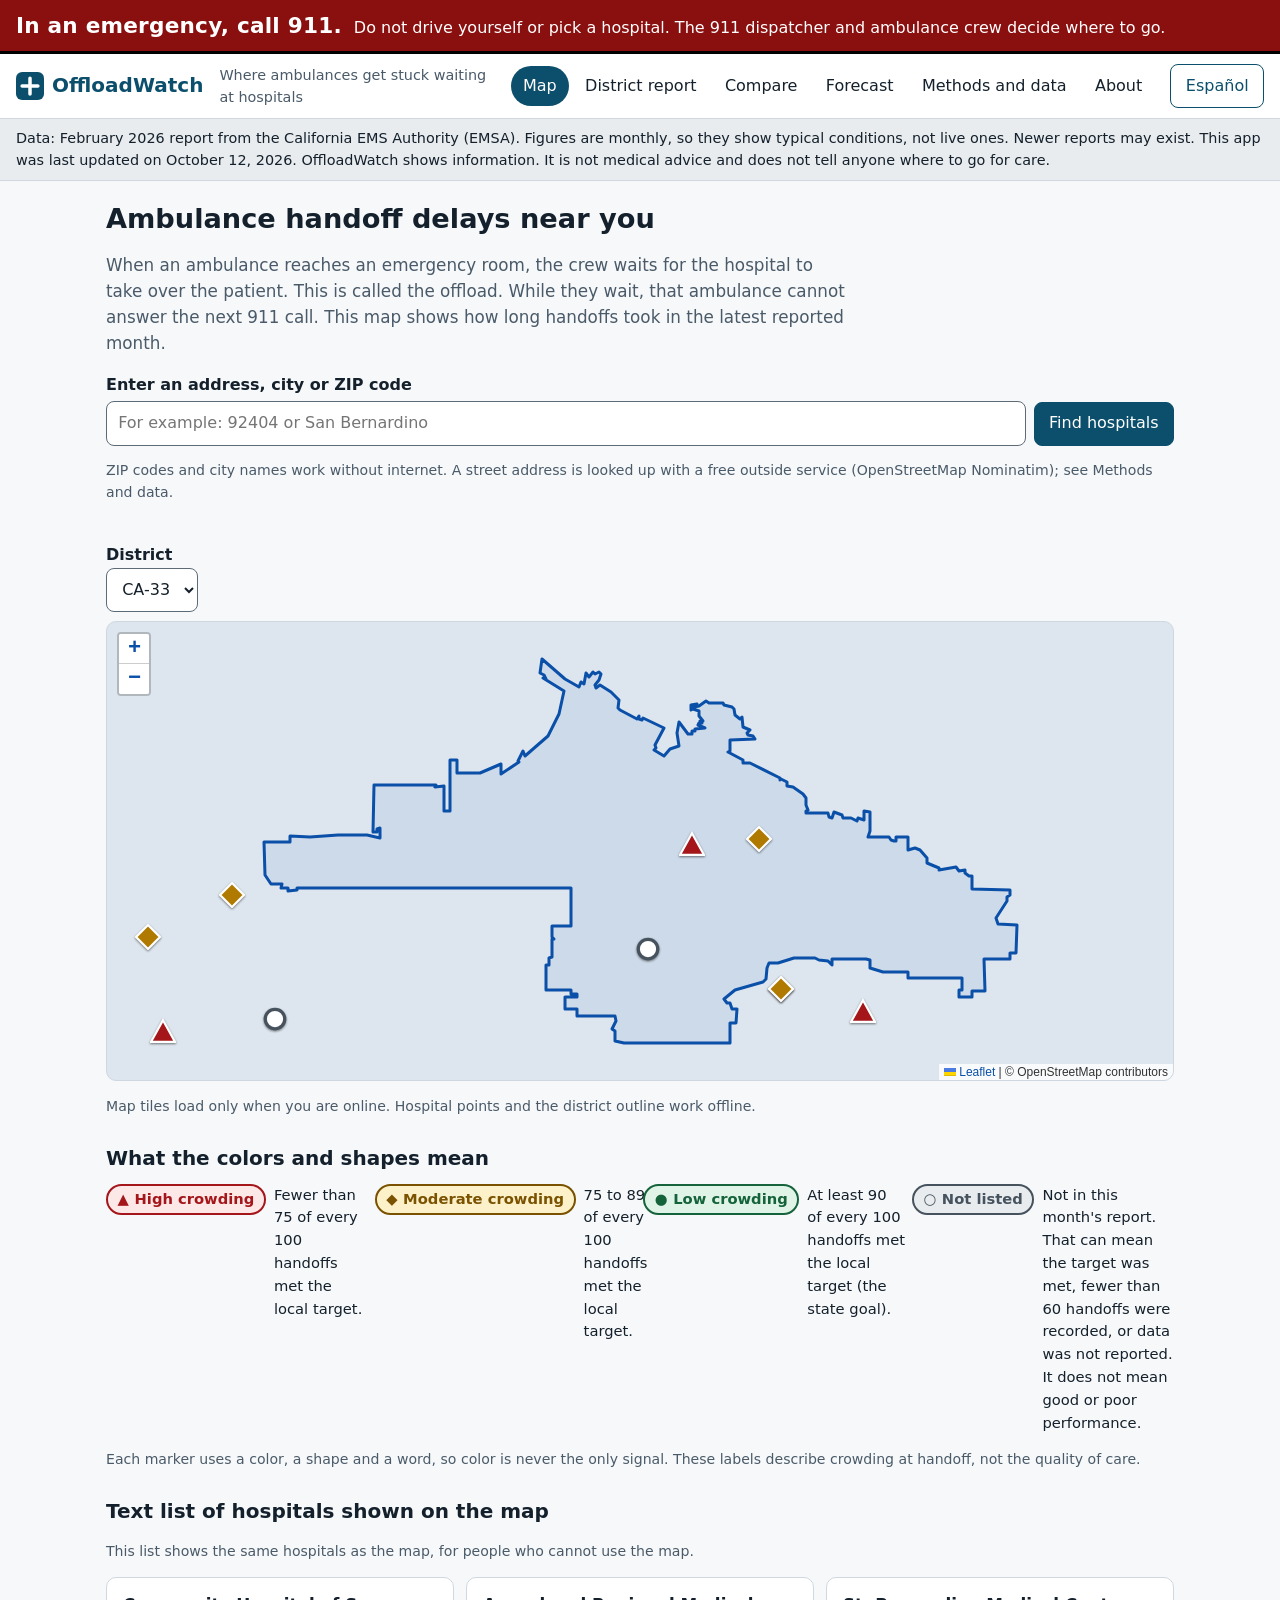
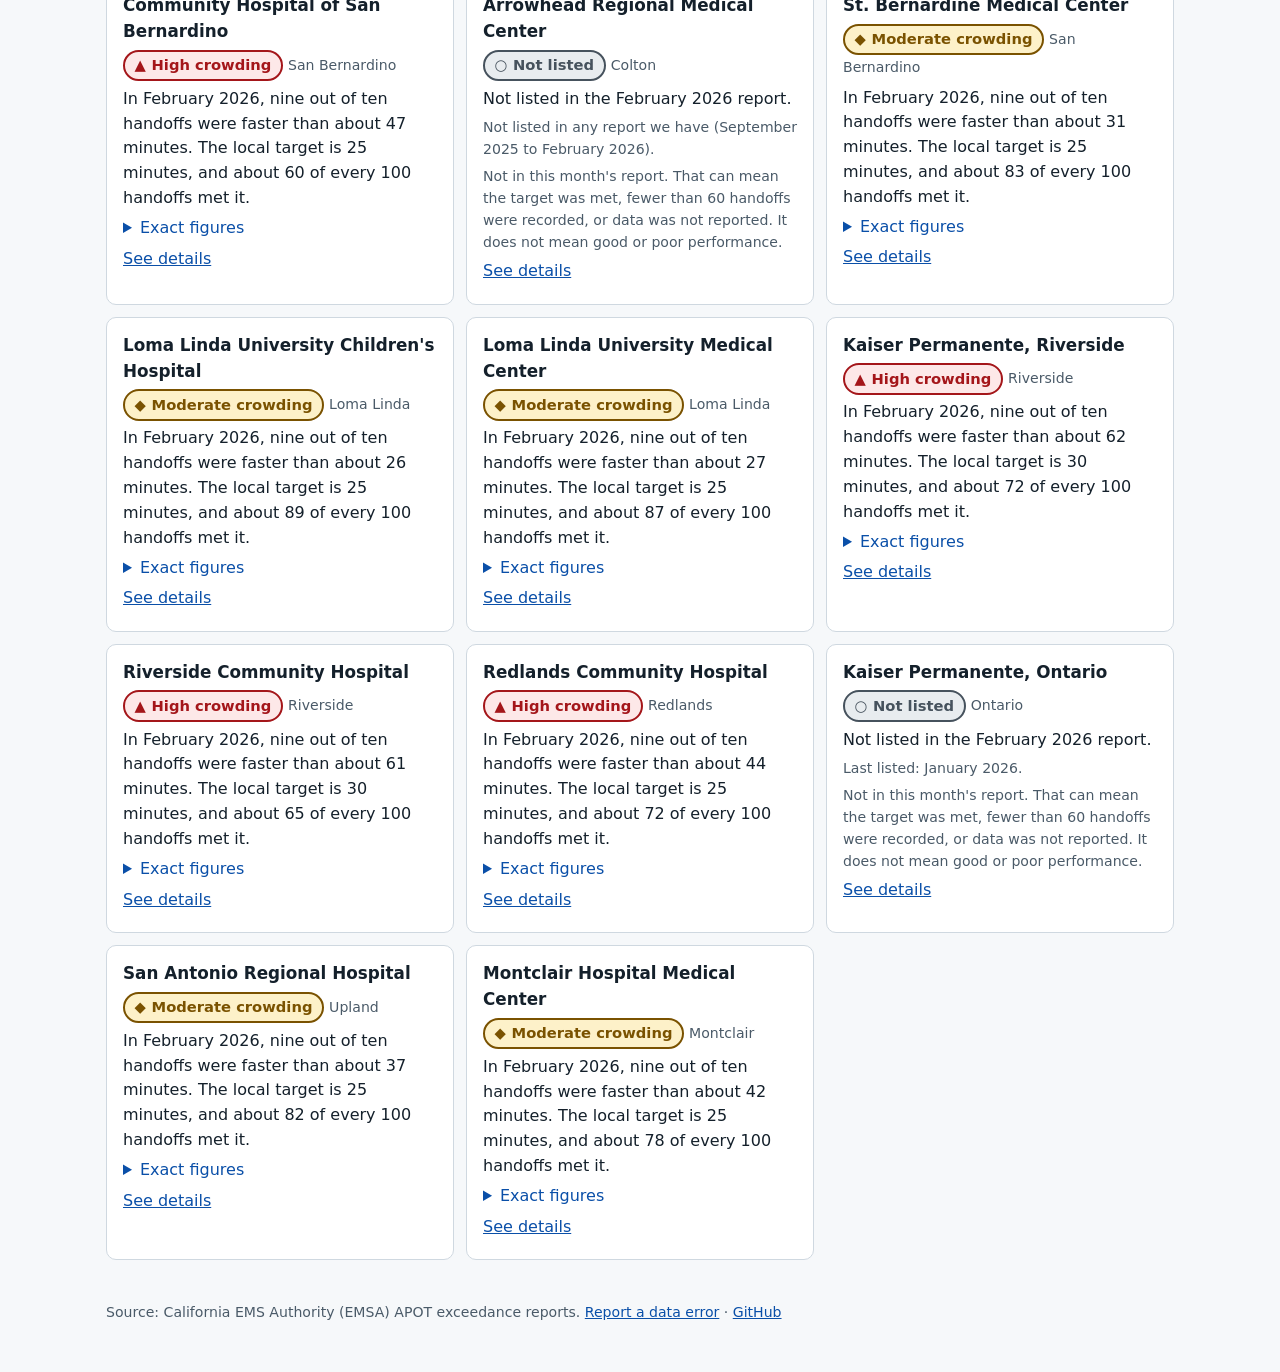
==== site/index.html @ 34fc2f8c "Add static site (map, resident/official/analyst views, EN/ES), tests, README, Pages workflow Co-Auth" ====
<!doctype html>
<html lang="en">
<head>
<meta charset="utf-8">
<meta name="viewport" content="width=device-width, initial-scale=1">
<title>OffloadWatch</title>
<meta name="description" content="OffloadWatch shows where ambulances get stuck waiting at hospitals and where it may get worse. Free, no sign-in, English and Spanish.">
<link rel="icon" href="data:image/svg+xml,%3Csvg xmlns='http://www.w3.org/2000/svg' viewBox='0 0 32 32'%3E%3Crect width='32' height='32' rx='7' fill='%230b4f6c'/%3E%3Cpath d='M16 7v18M7 16h18' stroke='white' stroke-width='4' stroke-linecap='round'/%3E%3C/svg%3E">
<link rel="stylesheet" href="vendor/leaflet.css">
<link rel="stylesheet" href="css/style.css">
</head>
<body>
<a class="skip" id="skip" href="#app">Skip to main content</a>
<div id="e911" class="e911" role="region" aria-label="Emergency notice"></div>
<header id="top" class="top"></header>
<div id="fresh" class="fresh" role="status"></div>
<main id="app" tabindex="-1"><p>Loading...</p></main>
<footer id="foot" class="foot"></footer>
<noscript><p class="noscript">OffloadWatch needs JavaScript. In an emergency, call 911.</p></noscript>
<script src="vendor/leaflet.js"></script>
<script src="data/bundle.js"></script>
<script src="app.js"></script>
</body>
</html>
---- site/vendor/leaflet.css ----
/* required styles */

.leaflet-pane,
.leaflet-tile,
.leaflet-marker-icon,
.leaflet-marker-shadow,
.leaflet-tile-container,
.leaflet-pane > svg,
.leaflet-pane > canvas,
.leaflet-zoom-box,
.leaflet-image-layer,
.leaflet-layer {
	position: absolute;
	left: 0;
	top: 0;
	}
.leaflet-container {
	overflow: hidden;
	}
.leaflet-tile,
.leaflet-marker-icon,
.leaflet-marker-shadow {
	-webkit-user-select: none;
	   -moz-user-select: none;
	        user-select: none;
	  -webkit-user-drag: none;
	}
/* Prevents IE11 from highlighting tiles in blue */
.leaflet-tile::selection {
	background: transparent;
}
/* Safari renders non-retina tile on retina better with this, but Chrome is worse */
.leaflet-safari .leaflet-tile {
	image-rendering: -webkit-optimize-contrast;
	}
/* hack that prevents hw layers "stretching" when loading new tiles */
.leaflet-safari .leaflet-tile-container {
	width: 1600px;
	height: 1600px;
	-webkit-transform-origin: 0 0;
	}
.leaflet-marker-icon,
.leaflet-marker-shadow {
	display: block;
	}
/* .leaflet-container svg: reset svg max-width decleration shipped in Joomla! (joomla.org) 3.x */
/* .leaflet-container img: map is broken in FF if you have max-width: 100% on tiles */
.leaflet-container .leaflet-overlay-pane svg {
	max-width: none !important;
	max-height: none !important;
	}
.leaflet-container .leaflet-marker-pane img,
.leaflet-container .leaflet-shadow-pane img,
.leaflet-container .leaflet-tile-pane img,
.leaflet-container img.leaflet-image-layer,
.leaflet-container .leaflet-tile {
	max-width: none !important;
	max-height: none !important;
	width: auto;
	padding: 0;
	}

.leaflet-container img.leaflet-tile {
	/* See: https://bugs.chromium.org/p/chromium/issues/detail?id=600120 */
	mix-blend-mode: plus-lighter;
}

.leaflet-container.leaflet-touch-zoom {
	-ms-touch-action: pan-x pan-y;
	touch-action: pan-x pan-y;
	}
.leaflet-container.leaflet-touch-drag {
	-ms-touch-action: pinch-zoom;
	/* Fallback for FF which doesn't support pinch-zoom */
	touch-action: none;
	touch-action: pinch-zoom;
}
.leaflet-container.leaflet-touch-drag.leaflet-touch-zoom {
	-ms-touch-action: none;
	touch-action: none;
}
.leaflet-container {
	-webkit-tap-highlight-color: transparent;
}
.leaflet-container a {
	-webkit-tap-highlight-color: rgba(51, 181, 229, 0.4);
}
.leaflet-tile {
	filter: inherit;
	visibility: hidden;
	}
.leaflet-tile-loaded {
	visibility: inherit;
	}
.leaflet-zoom-box {
	width: 0;
	height: 0;
	-moz-box-sizing: border-box;
	     box-sizing: border-box;
	z-index: 800;
	}
/* workaround for https://bugzilla.mozilla.org/show_bug.cgi?id=888319 */
.leaflet-overlay-pane svg {
	-moz-user-select: none;
	}

.leaflet-pane         { z-index: 400; }

.leaflet-tile-pane    { z-index: 200; }
.leaflet-overlay-pane { z-index: 400; }
.leaflet-shadow-pane  { z-index: 500; }
.leaflet-marker-pane  { z-index: 600; }
.leaflet-tooltip-pane   { z-index: 650; }
.leaflet-popup-pane   { z-index: 700; }

.leaflet-map-pane canvas { z-index: 100; }
.leaflet-map-pane svg    { z-index: 200; }

.leaflet-vml-shape {
	width: 1px;
	height: 1px;
	}
.lvml {
	behavior: url(#default#VML);
	display: inline-block;
	position: absolute;
	}


/* control positioning */

.leaflet-control {
	position: relative;
	z-index: 800;
	pointer-events: visiblePainted; /* IE 9-10 doesn't have auto */
	pointer-events: auto;
	}
.leaflet-top,
.leaflet-bottom {
	position: absolute;
	z-index: 1000;
	pointer-events: none;
	}
.leaflet-top {
	top: 0;
	}
.leaflet-right {
	right: 0;
	}
.leaflet-bottom {
	bottom: 0;
	}
.leaflet-left {
	left: 0;
	}
.leaflet-control {
	float: left;
	clear: both;
	}
.leaflet-right .leaflet-control {
	float: right;
	}
.leaflet-top .leaflet-control {
	margin-top: 10px;
	}
.leaflet-bottom .leaflet-control {
	margin-bottom: 10px;
	}
.leaflet-left .leaflet-control {
	margin-left: 10px;
	}
.leaflet-right .leaflet-control {
	margin-right: 10px;
	}


/* zoom and fade animations */

.leaflet-fade-anim .leaflet-popup {
	opacity: 0;
	-webkit-transition: opacity 0.2s linear;
	   -moz-transition: opacity 0.2s linear;
	        transition: opacity 0.2s linear;
	}
.leaflet-fade-anim .leaflet-map-pane .leaflet-popup {
	opacity: 1;
	}
.leaflet-zoom-animated {
	-webkit-transform-origin: 0 0;
	    -ms-transform-origin: 0 0;
	        transform-origin: 0 0;
	}
svg.leaflet-zoom-animated {
	will-change: transform;
}

.leaflet-zoom-anim .leaflet-zoom-animated {
	-webkit-transition: -webkit-transform 0.25s cubic-bezier(0,0,0.25,1);
	   -moz-transition:    -moz-transform 0.25s cubic-bezier(0,0,0.25,1);
	        transition:         transform 0.25s cubic-bezier(0,0,0.25,1);
	}
.leaflet-zoom-anim .leaflet-tile,
.leaflet-pan-anim .leaflet-tile {
	-webkit-transition: none;
	   -moz-transition: none;
	        transition: none;
	}

.leaflet-zoom-anim .leaflet-zoom-hide {
	visibility: hidden;
	}


/* cursors */

.leaflet-interactive {
	cursor: pointer;
	}
.leaflet-grab {
	cursor: -webkit-grab;
	cursor:    -moz-grab;
	cursor:         grab;
	}
.leaflet-crosshair,
.leaflet-crosshair .leaflet-interactive {
	cursor: crosshair;
	}
.leaflet-popup-pane,
.leaflet-control {
	cursor: auto;
	}
.leaflet-dragging .leaflet-grab,
.leaflet-dragging .leaflet-grab .leaflet-interactive,
.leaflet-dragging .leaflet-marker-draggable {
	cursor: move;
	cursor: -webkit-grabbing;
	cursor:    -moz-grabbing;
	cursor:         grabbing;
	}

/* marker & overlays interactivity */
.leaflet-marker-icon,
.leaflet-marker-shadow,
.leaflet-image-layer,
.leaflet-pane > svg path,
.leaflet-tile-container {
	pointer-events: none;
	}

.leaflet-marker-icon.leaflet-interactive,
.leaflet-image-layer.leaflet-interactive,
.leaflet-pane > svg path.leaflet-interactive,
svg.leaflet-image-layer.leaflet-interactive path {
	pointer-events: visiblePainted; /* IE 9-10 doesn't have auto */
	pointer-events: auto;
	}

/* visual tweaks */

.leaflet-container {
	background: #ddd;
	outline-offset: 1px;
	}
.leaflet-container a {
	color: #0078A8;
	}
.leaflet-zoom-box {
	border: 2px dotted #38f;
	background: rgba(255,255,255,0.5);
	}


/* general typography */
.leaflet-container {
	font-family: "Helvetica Neue", Arial, Helvetica, sans-serif;
	font-size: 12px;
	font-size: 0.75rem;
	line-height: 1.5;
	}


/* general toolbar styles */

.leaflet-bar {
	box-shadow: 0 1px 5px rgba(0,0,0,0.65);
	border-radius: 4px;
	}
.leaflet-bar a {
	background-color: #fff;
	border-bottom: 1px solid #ccc;
	width: 26px;
	height: 26px;
	line-height: 26px;
	display: block;
	text-align: center;
	text-decoration: none;
	color: black;
	}
.leaflet-bar a,
.leaflet-control-layers-toggle {
	background-position: 50% 50%;
	background-repeat: no-repeat;
	display: block;
	}
.leaflet-bar a:hover,
.leaflet-bar a:focus {
	background-color: #f4f4f4;
	}
.leaflet-bar a:first-child {
	border-top-left-radius: 4px;
	border-top-right-radius: 4px;
	}
.leaflet-bar a:last-child {
	border-bottom-left-radius: 4px;
	border-bottom-right-radius: 4px;
	border-bottom: none;
	}
.leaflet-bar a.leaflet-disabled {
	cursor: default;
	background-color: #f4f4f4;
	color: #bbb;
	}

.leaflet-touch .leaflet-bar a {
	width: 30px;
	height: 30px;
	line-height: 30px;
	}
.leaflet-touch .leaflet-bar a:first-child {
	border-top-left-radius: 2px;
	border-top-right-radius: 2px;
	}
.leaflet-touch .leaflet-bar a:last-child {
	border-bottom-left-radius: 2px;
	border-bottom-right-radius: 2px;
	}

/* zoom control */

.leaflet-control-zoom-in,
.leaflet-control-zoom-out {
	font: bold 18px 'Lucida Console', Monaco, monospace;
	text-indent: 1px;
	}

.leaflet-touch .leaflet-control-zoom-in, .leaflet-touch .leaflet-control-zoom-out  {
	font-size: 22px;
	}


/* layers control */

.leaflet-control-layers {
	box-shadow: 0 1px 5px rgba(0,0,0,0.4);
	background: #fff;
	border-radius: 5px;
	}
.leaflet-control-layers-toggle {
	background-image: url(images/layers.png);
	width: 36px;
	height: 36px;
	}
.leaflet-retina .leaflet-control-layers-toggle {
	background-image: url(images/layers-2x.png);
	background-size: 26px 26px;
	}
.leaflet-touch .leaflet-control-layers-toggle {
	width: 44px;
	height: 44px;
	}
.leaflet-control-layers .leaflet-control-layers-list,
.leaflet-control-layers-expanded .leaflet-control-layers-toggle {
	display: none;
	}
.leaflet-control-layers-expanded .leaflet-control-layers-list {
	display: block;
	position: relative;
	}
.leaflet-control-layers-expanded {
	padding: 6px 10px 6px 6px;
	color: #333;
	background: #fff;
	}
.leaflet-control-layers-scrollbar {
	overflow-y: scroll;
	overflow-x: hidden;
	padding-right: 5px;
	}
.leaflet-control-layers-selector {
	margin-top: 2px;
	position: relative;
	top: 1px;
	}
.leaflet-control-layers label {
	display: block;
	font-size: 13px;
	font-size: 1.08333em;
	}
.leaflet-control-layers-separator {
	height: 0;
	border-top: 1px solid #ddd;
	margin: 5px -10px 5px -6px;
	}

/* Default icon URLs */
.leaflet-default-icon-path { /* used only in path-guessing heuristic, see L.Icon.Default */
	background-image: url(images/marker-icon.png);
	}


/* attribution and scale controls */

.leaflet-container .leaflet-control-attribution {
	background: #fff;
	background: rgba(255, 255, 255, 0.8);
	margin: 0;
	}
.leaflet-control-attribution,
.leaflet-control-scale-line {
	padding: 0 5px;
	color: #333;
	line-height: 1.4;
	}
.leaflet-control-attribution a {
	text-decoration: none;
	}
.leaflet-control-attribution a:hover,
.leaflet-control-attribution a:focus {
	text-decoration: underline;
	}
.leaflet-attribution-flag {
	display: inline !important;
	vertical-align: baseline !important;
	width: 1em;
	height: 0.6669em;
	}
.leaflet-left .leaflet-control-scale {
	margin-left: 5px;
	}
.leaflet-bottom .leaflet-control-scale {
	margin-bottom: 5px;
	}
.leaflet-control-scale-line {
	border: 2px solid #777;
	border-top: none;
	line-height: 1.1;
	padding: 2px 5px 1px;
	white-space: nowrap;
	-moz-box-sizing: border-box;
	     box-sizing: border-box;
	background: rgba(255, 255, 255, 0.8);
	text-shadow: 1px 1px #fff;
	}
.leaflet-control-scale-line:not(:first-child) {
	border-top: 2px solid #777;
	border-bottom: none;
	margin-top: -2px;
	}
.leaflet-control-scale-line:not(:first-child):not(:last-child) {
	border-bottom: 2px solid #777;
	}

.leaflet-touch .leaflet-control-attribution,
.leaflet-touch .leaflet-control-layers,
.leaflet-touch .leaflet-bar {
	box-shadow: none;
	}
.leaflet-touch .leaflet-control-layers,
.leaflet-touch .leaflet-bar {
	border: 2px solid rgba(0,0,0,0.2);
	background-clip: padding-box;
	}


/* popup */

.leaflet-popup {
	position: absolute;
	text-align: center;
	margin-bottom: 20px;
	}
.leaflet-popup-content-wrapper {
	padding: 1px;
	text-align: left;
	border-radius: 12px;
	}
.leaflet-popup-content {
	margin: 13px 24px 13px 20px;
	line-height: 1.3;
	font-size: 13px;
	font-size: 1.08333em;
	min-height: 1px;
	}
.leaflet-popup-content p {
	margin: 17px 0;
	margin: 1.3em 0;
	}
.leaflet-popup-tip-container {
	width: 40px;
	height: 20px;
	position: absolute;
	left: 50%;
	margin-top: -1px;
	margin-left: -20px;
	overflow: hidden;
	pointer-events: none;
	}
.leaflet-popup-tip {
	width: 17px;
	height: 17px;
	padding: 1px;

	margin: -10px auto 0;
	pointer-events: auto;

	-webkit-transform: rotate(45deg);
	   -moz-transform: rotate(45deg);
	    -ms-transform: rotate(45deg);
	        transform: rotate(45deg);
	}
.leaflet-popup-content-wrapper,
.leaflet-popup-tip {
	background: white;
	color: #333;
	box-shadow: 0 3px 14px rgba(0,0,0,0.4);
	}
.leaflet-container a.leaflet-popup-close-button {
	position: absolute;
	top: 0;
	right: 0;
	border: none;
	text-align: center;
	width: 24px;
	height: 24px;
	font: 16px/24px Tahoma, Verdana, sans-serif;
	color: #757575;
	text-decoration: none;
	background: transparent;
	}
.leaflet-container a.leaflet-popup-close-button:hover,
.leaflet-container a.leaflet-popup-close-button:focus {
	color: #585858;
	}
.leaflet-popup-scrolled {
	overflow: auto;
	}

.leaflet-oldie .leaflet-popup-content-wrapper {
	-ms-zoom: 1;
	}
.leaflet-oldie .leaflet-popup-tip {
	width: 24px;
	margin: 0 auto;

	-ms-filter: "progid:DXImageTransform.Microsoft.Matrix(M11=0.70710678, M12=0.70710678, M21=-0.70710678, M22=0.70710678)";
	filter: progid:DXImageTransform.Microsoft.Matrix(M11=0.70710678, M12=0.70710678, M21=-0.70710678, M22=0.70710678);
	}

.leaflet-oldie .leaflet-control-zoom,
.leaflet-oldie .leaflet-control-layers,
.leaflet-oldie .leaflet-popup-content-wrapper,
.leaflet-oldie .leaflet-popup-tip {
	border: 1px solid #999;
	}


/* div icon */

.leaflet-div-icon {
	background: #fff;
	border: 1px solid #666;
	}


/* Tooltip */
/* Base styles for the element that has a tooltip */
.leaflet-tooltip {
	position: absolute;
	padding: 6px;
	background-color: #fff;
	border: 1px solid #fff;
	border-radius: 3px;
	color: #222;
	white-space: nowrap;
	-webkit-user-select: none;
	-moz-user-select: none;
	-ms-user-select: none;
	user-select: none;
	pointer-events: none;
	box-shadow: 0 1px 3px rgba(0,0,0,0.4);
	}
.leaflet-tooltip.leaflet-interactive {
	cursor: pointer;
	pointer-events: auto;
	}
.leaflet-tooltip-top:before,
.leaflet-tooltip-bottom:before,
.leaflet-tooltip-left:before,
.leaflet-tooltip-right:before {
	position: absolute;
	pointer-events: none;
	border: 6px solid transparent;
	background: transparent;
	content: "";
	}

/* Directions */

.leaflet-tooltip-bottom {
	margin-top: 6px;
}
.leaflet-tooltip-top {
	margin-top: -6px;
}
.leaflet-tooltip-bottom:before,
.leaflet-tooltip-top:before {
	left: 50%;
	margin-left: -6px;
	}
.leaflet-tooltip-top:before {
	bottom: 0;
	margin-bottom: -12px;
	border-top-color: #fff;
	}
.leaflet-tooltip-bottom:before {
	top: 0;
	margin-top: -12px;
	margin-left: -6px;
	border-bottom-color: #fff;
	}
.leaflet-tooltip-left {
	margin-left: -6px;
}
.leaflet-tooltip-right {
	margin-left: 6px;
}
.leaflet-tooltip-left:before,
.leaflet-tooltip-right:before {
	top: 50%;
	margin-top: -6px;
	}
.leaflet-tooltip-left:before {
	right: 0;
	margin-right: -12px;
	border-left-color: #fff;
	}
.leaflet-tooltip-right:before {
	left: 0;
	margin-left: -12px;
	border-right-color: #fff;
	}

/* Printing */

@media print {
	/* Prevent printers from removing background-images of controls. */
	.leaflet-control {
		-webkit-print-color-adjust: exact;
		print-color-adjust: exact;
		}
	}
---- site/css/style.css ----
:root {
  --bg: #f6f8fa;
  --surface: #ffffff;
  --ink: #14202b;
  --muted: #4a5a68;
  --line: #cfd8e0;
  --brand: #0b4f6c;
  --brand-ink: #ffffff;
  --link: #0a4fa8;
  --focus: #b45309;
  --e911-bg: #8a0f0f;
  --e911-ink: #ffffff;
  --red: #a4161a;
  --red-bg: #fde8e8;
  --yellow: #7a5200;
  --yellow-bg: #fdf1c9;
  --green: #14633a;
  --green-bg: #dff3e6;
  --gray: #46525d;
  --gray-bg: #e8ecef;
  --radius: 10px;
}
@media (prefers-color-scheme: dark) {
  :root:not([data-theme="light"]) {
    --bg: #0d141a; --surface: #16202a; --ink: #eef3f7; --muted: #b3c0cb; --line: #2c3b48;
    --brand: #7cc4e4; --brand-ink: #06202d; --link: #8ec3ff; --focus: #fbbf24;
    --e911-bg: #b3261e; --red: #ffb4b0; --red-bg: #3a1618; --yellow: #f6d56b; --yellow-bg: #35290b;
    --green: #8fe0ae; --green-bg: #12301f; --gray: #c3ced7; --gray-bg: #25313b;
  }
}
* { box-sizing: border-box; }
html { -webkit-text-size-adjust: 100%; }
body { margin: 0; background: var(--bg); color: var(--ink); font: 16px/1.55 system-ui, -apple-system, "Segoe UI", Roboto, Arial, sans-serif; }
a { color: var(--link); }
a:focus-visible, button:focus-visible, input:focus-visible, select:focus-visible, summary:focus-visible, [tabindex]:focus-visible {
  outline: 3px solid var(--focus); outline-offset: 2px;
}
main:focus, h1[tabindex]:focus { outline: none; }
.skip { position: absolute; left: -999px; top: 0; background: var(--brand); color: var(--brand-ink); padding: .6rem 1rem; z-index: 3000; }
.skip:focus { left: 8px; top: 8px; }

/* 911 banner: always visible, large, high contrast */
.e911 { position: sticky; top: 0; z-index: 2000; background: var(--e911-bg); color: var(--e911-ink); padding: .55rem 16px; display: flex; gap: .75rem; align-items: baseline; flex-wrap: wrap; border-bottom: 3px solid #000; }
.e911 strong { font-size: 1.35rem; letter-spacing: .01em; }
.e911 span { font-size: 1rem; }

.top { background: var(--surface); border-bottom: 1px solid var(--line); padding: .6rem 16px; display: flex; align-items: center; gap: 1rem; flex-wrap: wrap; }
.brand { font-weight: 800; font-size: 1.25rem; color: var(--brand); text-decoration: none; display: flex; align-items: center; gap: .5rem; }
.brand svg { flex: none; }
.tag { color: var(--muted); font-size: .9rem; flex: 1 1 14rem; }
nav ul { list-style: none; display: flex; flex-wrap: wrap; gap: .25rem; margin: 0; padding: 0; }
nav a { display: inline-block; padding: .4rem .7rem; border-radius: 999px; text-decoration: none; color: var(--ink); border: 1px solid transparent; }
nav a:hover { border-color: var(--line); }
nav a[aria-current="page"] { background: var(--brand); color: var(--brand-ink); }
.langbtn { margin-left: auto; }
button, .btn { font: inherit; cursor: pointer; border: 1px solid var(--brand); background: var(--surface); color: var(--brand); border-radius: 8px; padding: .45rem .9rem; text-decoration: none; display: inline-block; }
button.primary, .btn.primary { background: var(--brand); color: var(--brand-ink); }
button:hover, .btn:hover { filter: brightness(.95); }

.fresh { background: var(--gray-bg); color: var(--ink); padding: .5rem 16px; font-size: .9rem; border-bottom: 1px solid var(--line); }
main { max-width: 1100px; margin: 0 auto; padding: 16px; }
h1 { font-size: 1.7rem; line-height: 1.2; margin: .4rem 0 .6rem; }
h2 { font-size: 1.25rem; margin: 1.6rem 0 .5rem; }
h3 { font-size: 1.05rem; margin: 1rem 0 .3rem; }
.lead { font-size: 1.05rem; color: var(--muted); max-width: 70ch; }
.small { font-size: .88rem; color: var(--muted); }
.card, .panel { background: var(--surface); border: 1px solid var(--line); border-radius: var(--radius); padding: 14px 16px; }
.cards { display: grid; gap: 12px; grid-template-columns: repeat(auto-fill, minmax(min(100%, 320px), 1fr)); list-style: none; padding: 0; margin: .6rem 0; }
.card h3 { margin-top: 0; }
.card p { margin: .35rem 0; }

form.search { display: flex; flex-wrap: wrap; gap: .5rem; align-items: end; margin: 1rem 0 .4rem; }
form.search .field { flex: 1 1 18rem; display: flex; flex-direction: column; }
label { font-weight: 600; margin-bottom: .2rem; }
input[type=text], input[type=search], select { font: inherit; padding: .55rem .7rem; border: 1px solid #5d6b77; border-radius: 8px; background: var(--surface); color: var(--ink); min-height: 44px; }
button { min-height: 44px; }
#msg { min-height: 1.4rem; margin: .2rem 0; }
.row { display: flex; gap: 1rem; flex-wrap: wrap; align-items: end; }

#map, .map { height: 460px; border: 1px solid var(--line); border-radius: var(--radius); background: #dde6ee; margin: .6rem 0; }
.map.small { height: 320px; }
.legend { display: grid; gap: .4rem; grid-template-columns: repeat(auto-fit, minmax(230px, 1fr)); margin: .6rem 0; padding: 0; list-style: none; }
.legend li { display: flex; gap: .5rem; align-items: flex-start; font-size: .92rem; }

.badge { display: inline-flex; align-items: center; gap: .35rem; font-weight: 700; padding: .15rem .6rem; border-radius: 999px; border: 2px solid currentColor; font-size: .92rem; white-space: nowrap; }
.b-red { color: var(--red); background: var(--red-bg); }
.b-yellow { color: var(--yellow); background: var(--yellow-bg); }
.b-green { color: var(--green); background: var(--green-bg); }
.b-gray { color: var(--gray); background: var(--gray-bg); }
.mk { display: block; filter: drop-shadow(0 1px 1px rgba(0,0,0,.5)); }
.leaflet-container a { color: var(--link); }
.leaflet-div-icon { background: none; border: 0; }

table { border-collapse: collapse; width: 100%; background: var(--surface); }
caption { text-align: left; font-weight: 700; padding: .4rem 0; }
th, td { border: 1px solid var(--line); padding: .45rem .6rem; text-align: left; vertical-align: top; }
th { background: var(--gray-bg); }
td.num, th.num { text-align: right; font-variant-numeric: tabular-nums; }
.tablewrap { overflow-x: auto; }
.sr { position: absolute; left: -9999px; width: 1px; height: 1px; overflow: hidden; }

details { margin: .3rem 0; }
summary { cursor: pointer; color: var(--link); }
.stat { font-size: 2rem; font-weight: 800; line-height: 1.1; }
.grid2 { display: grid; gap: 12px; grid-template-columns: repeat(auto-fit, minmax(min(100%, 300px), 1fr)); }
.chart { width: 100%; height: auto; max-width: 720px; display: block; background: var(--surface); border: 1px solid var(--line); border-radius: var(--radius); }
.chart text { fill: var(--ink); font: 17px system-ui, sans-serif; }
.chart .muted { fill: var(--muted); }
.note { border-left: 4px solid var(--brand); background: var(--surface); padding: .6rem .9rem; margin: .8rem 0; }
.warn { border-left-color: var(--yellow); }
input[type=range] { width: min(100%, 420px); min-height: 44px; }
.foot { max-width: 1100px; margin: 1rem auto 3rem; padding: 0 16px; color: var(--muted); font-size: .88rem; }
.noscript { padding: 1rem; background: #fff3cd; }

@media (max-width: 600px) {
  .e911 strong { font-size: 1.15rem; }
  .e911 span { font-size: .92rem; }
  #map, .map { height: 360px; }
  h1 { font-size: 1.45rem; }
  .tag { display: none; }
}
@media (forced-colors: active) {
  .badge { border: 2px solid CanvasText; }
}

/* ---- Print: the district report card fits one Letter page ---- */
.print-only { display: none; }
@media print {
  @page { size: letter; margin: .45in; }
  body { background: #fff; color: #000; font-size: 9pt; line-height: 1.25; }
  .e911, .top, .fresh, .foot, .skip, .noprint, form.search, #map, .map, .legend, button, .btn, nav, details > summary { display: none !important; }
  .print-only { display: block; }
  main { max-width: none; padding: 0; }
  h1 { font-size: 15pt; margin: 0 0 .15rem; }
  h2 { font-size: 11pt; margin: .5rem 0 .2rem; }
  .lead { font-size: 9pt; }
  .stat { font-size: 16pt; }
  .card, .panel { border: 1px solid #888; padding: 4px 8px; break-inside: avoid; }
  th, td { padding: 1px 4px; font-size: 8pt; border-color: #888; }
  th { background: #e6e6e6 !important; -webkit-print-color-adjust: exact; print-color-adjust: exact; }
  .badge { border-width: 1.5px; padding: 0 .35rem; font-size: 8.5pt; }
  .chart { max-width: 100%; height: 1.25in; border: 0; }
  p { margin: .2rem 0; }
  .small { font-size: 7.5pt; }
  td br { display: none; }
  th[scope=row] .small { display: inline; margin-left: .3rem; }
  .grid2 { grid-template-columns: 1fr 1fr; }
  .chartdata { display: none; }
  a { color: #000; text-decoration: none; }
}
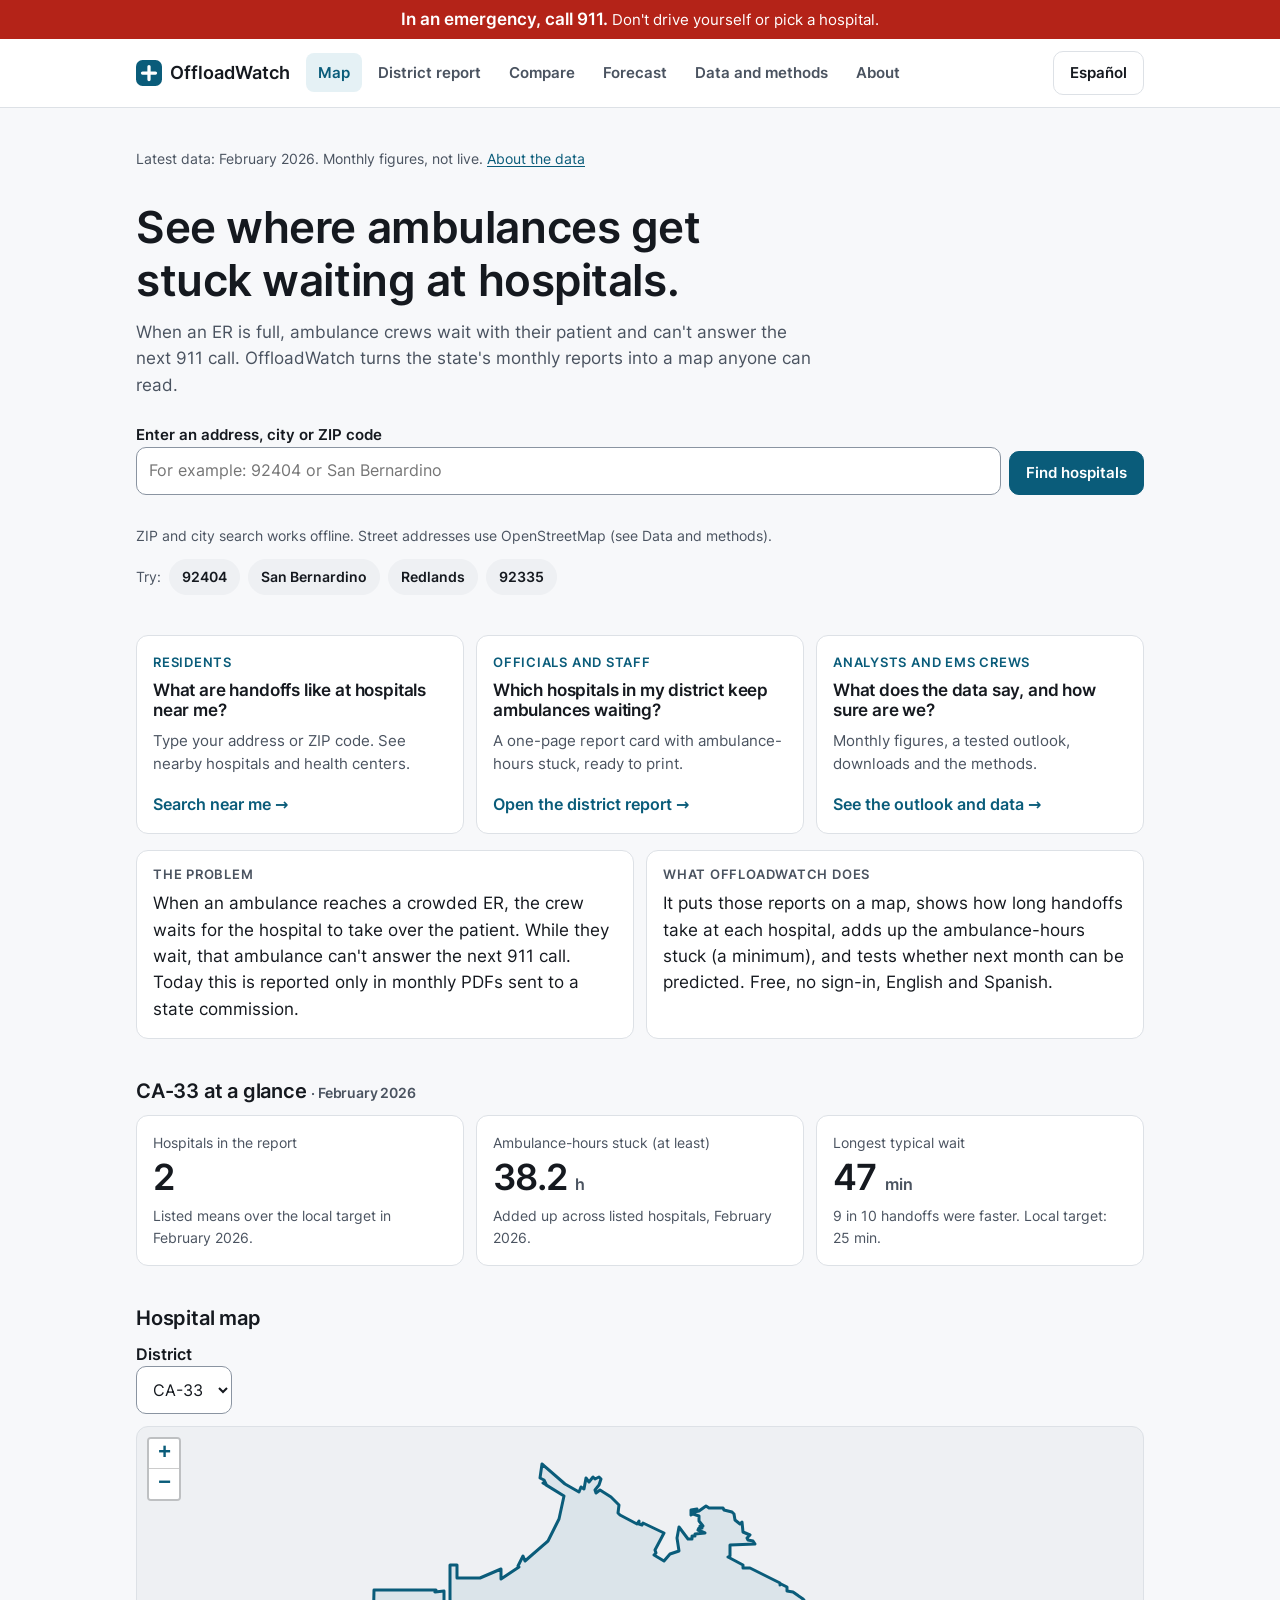
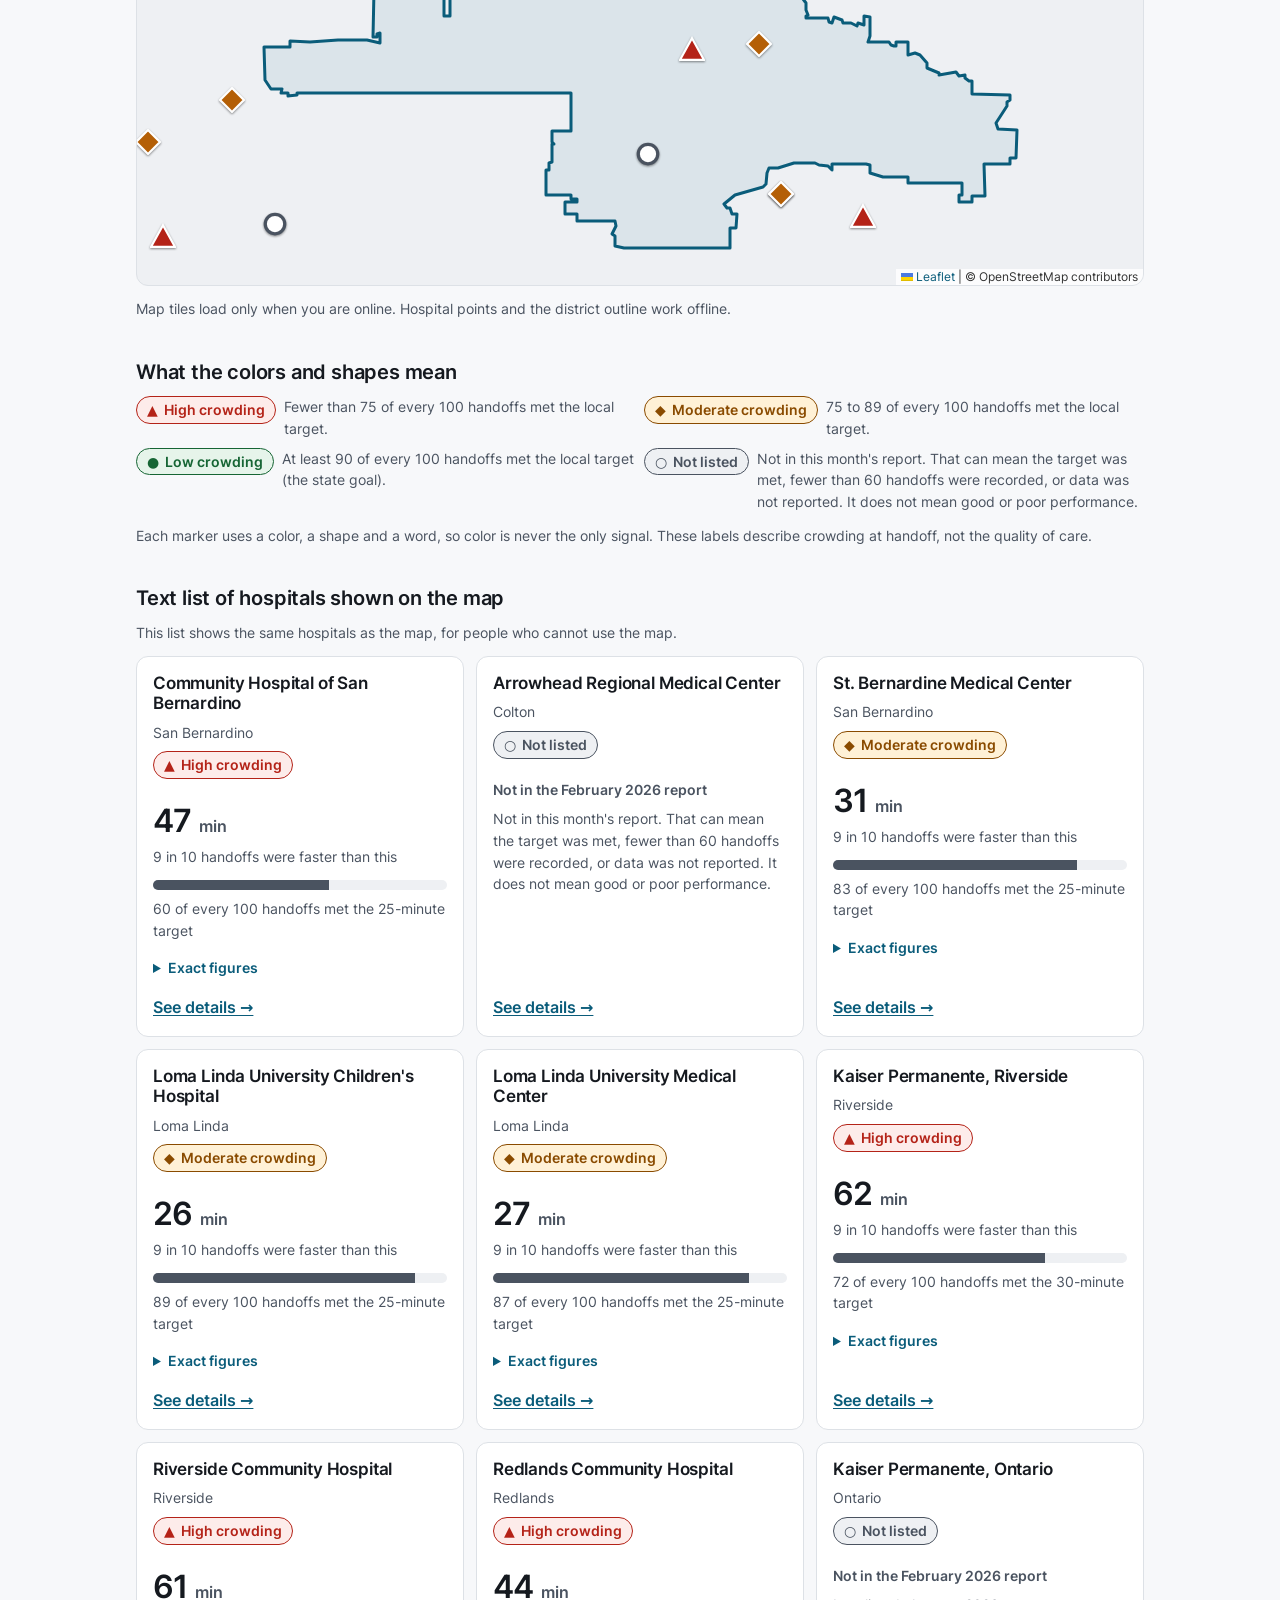
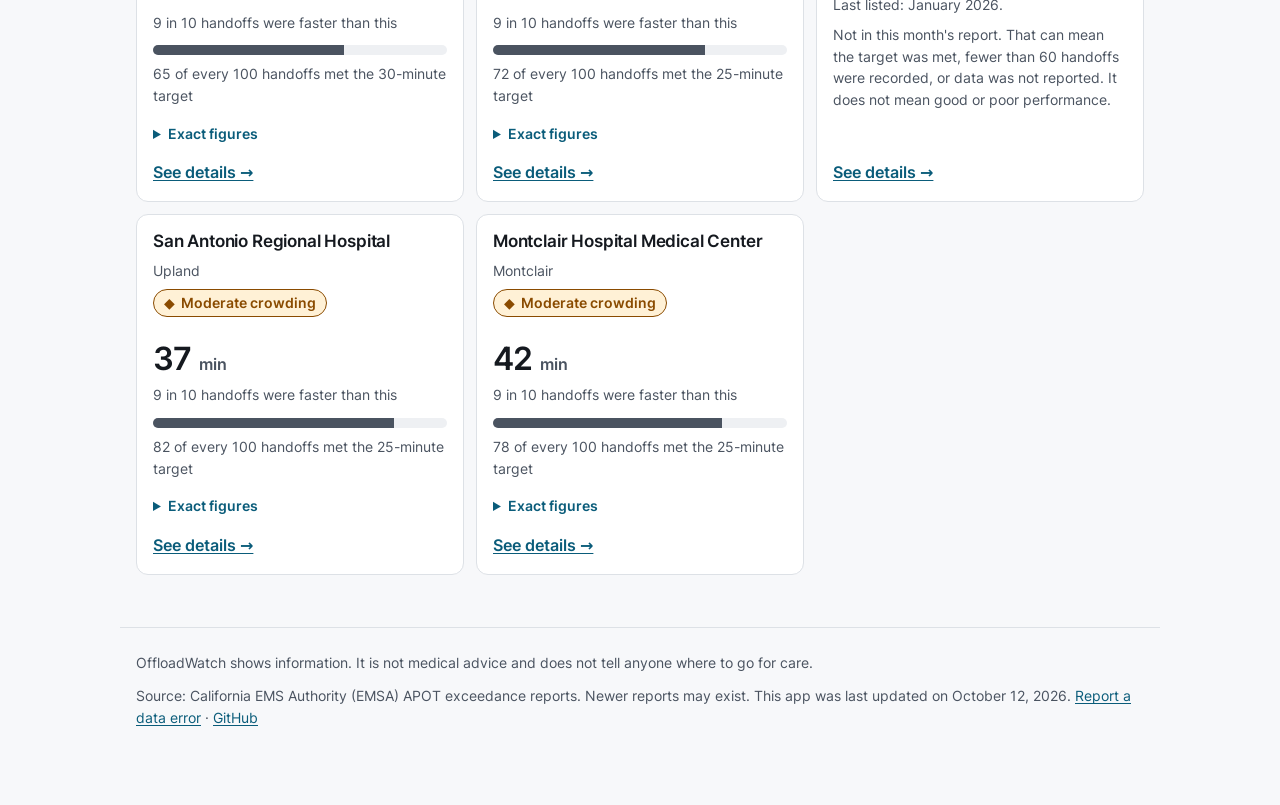
==== commit 74e7d2b9: "Redesign UI: Inter, single accent, audience doors, problem/solution, stat tiles, new cards, empty st" ====
--- a/site/index.html
+++ b/site/index.html
@@ -6,6 +6,8 @@
 <title>OffloadWatch</title>
 <meta name="description" content="OffloadWatch shows where ambulances get stuck waiting at hospitals and where it may get worse. Free, no sign-in, English and Spanish.">
 <link rel="icon" href="data:image/svg+xml,%3Csvg xmlns='http://www.w3.org/2000/svg' viewBox='0 0 32 32'%3E%3Crect width='32' height='32' rx='7' fill='%230b4f6c'/%3E%3Cpath d='M16 7v18M7 16h18' stroke='white' stroke-width='4' stroke-linecap='round'/%3E%3C/svg%3E">
+<link rel="preload" href="vendor/fonts/inter-latin-wght-normal.woff2" as="font" type="font/woff2" crossorigin>
+<link rel="preload" href="vendor/fonts/inter-latin-wght-normal.woff2" as="font" type="font/woff2" crossorigin>
 <link rel="stylesheet" href="vendor/leaflet.css">
 <link rel="stylesheet" href="css/style.css">
 </head>
@@ -13,7 +15,6 @@
 <a class="skip" id="skip" href="#app">Skip to main content</a>
 <div id="e911" class="e911" role="region" aria-label="Emergency notice"></div>
 <header id="top" class="top"></header>
-<div id="fresh" class="fresh" role="status"></div>
 <main id="app" tabindex="-1"><p>Loading...</p></main>
 <footer id="foot" class="foot"></footer>
 <noscript><p class="noscript">OffloadWatch needs JavaScript. In an emergency, call 911.</p></noscript>
--- a/site/css/style.css
+++ b/site/css/style.css
@@ -1,150 +1,241 @@
+/* OffloadWatch design system
+   Rules: one typeface (Inter, weights 400 and 600), one accent color, greys for everything else.
+   Red / amber / green appear ONLY as data colors (crowding badges, map markers) and red for the 911 notice.
+   One animation: a short fade when a screen appears. Mobile-first: base styles are the phone layout. */
+
+@font-face {
+  font-family: "Inter";
+  font-style: normal;
+  font-weight: 100 900;
+  font-display: swap;
+  src: url("../vendor/fonts/inter-latin-wght-normal.woff2") format("woff2");
+}
+
 :root {
-  --bg: #f6f8fa;
-  --surface: #ffffff;
-  --ink: #14202b;
-  --muted: #4a5a68;
-  --line: #cfd8e0;
-  --brand: #0b4f6c;
-  --brand-ink: #ffffff;
-  --link: #0a4fa8;
-  --focus: #b45309;
-  --e911-bg: #8a0f0f;
-  --e911-ink: #ffffff;
-  --red: #a4161a;
-  --red-bg: #fde8e8;
-  --yellow: #7a5200;
-  --yellow-bg: #fdf1c9;
-  --green: #14633a;
-  --green-bg: #dff3e6;
-  --gray: #46525d;
-  --gray-bg: #e8ecef;
-  --radius: 10px;
-}
-@media (prefers-color-scheme: dark) {
-  :root:not([data-theme="light"]) {
-    --bg: #0d141a; --surface: #16202a; --ink: #eef3f7; --muted: #b3c0cb; --line: #2c3b48;
-    --brand: #7cc4e4; --brand-ink: #06202d; --link: #8ec3ff; --focus: #fbbf24;
-    --e911-bg: #b3261e; --red: #ffb4b0; --red-bg: #3a1618; --yellow: #f6d56b; --yellow-bg: #35290b;
-    --green: #8fe0ae; --green-bg: #12301f; --gray: #c3ced7; --gray-bg: #25313b;
-  }
-}
+  /* greys */
+  --g0: #ffffff;
+  --g50: #f7f8fa;
+  --g100: #eef0f3;
+  --g200: #dde1e6;
+  --g400: #8a94a1;
+  --g600: #4a5360;
+  --g900: #15191f;
+  /* the one accent */
+  --accent: #0a5c7a;
+  --accent-soft: #e5f1f5;
+  /* data colors (status only) */
+  --red: #b42318;  --red-bg: #fdecea;
+  --amber: #8a4b00; --amber-bg: #fff1d6;
+  --green: #166534; --green-bg: #e6f4ea;
+  --e911: #b42318;
+  /* scale */
+  --s1: 4px; --s2: 8px; --s3: 12px; --s4: 16px; --s5: 24px; --s6: 40px; --s7: 64px;
+  --r: 12px;
+  --max: 1040px;
+}
+
 * { box-sizing: border-box; }
 html { -webkit-text-size-adjust: 100%; }
-body { margin: 0; background: var(--bg); color: var(--ink); font: 16px/1.55 system-ui, -apple-system, "Segoe UI", Roboto, Arial, sans-serif; }
-a { color: var(--link); }
-a:focus-visible, button:focus-visible, input:focus-visible, select:focus-visible, summary:focus-visible, [tabindex]:focus-visible {
-  outline: 3px solid var(--focus); outline-offset: 2px;
-}
+body {
+  margin: 0; background: var(--g50); color: var(--g900);
+  font-family: "Inter", system-ui, -apple-system, "Segoe UI", Roboto, Arial, sans-serif;
+  font-size: 16px; line-height: 1.55; font-weight: 400;
+}
+h1, h2, h3, strong, th, summary, label, button, .btn, .badge, .stat { font-weight: 600; }
+h1, h2, h3 { line-height: 1.2; margin: 0; letter-spacing: -0.01em; }
+h1 { font-size: 1.75rem; }
+h2 { font-size: 1.25rem; margin-top: var(--s6); margin-bottom: var(--s3); }
+h3, h2.h3 { font-size: 1rem; }
+h2.h3 { margin: 0 0 var(--s2); }
+p { margin: 0 0 var(--s3); }
+a { color: var(--accent); text-underline-offset: 2px; }
+a:hover { text-decoration-thickness: 2px; }
+:focus-visible { outline: 3px solid var(--g900); outline-offset: 2px; border-radius: 4px; }
 main:focus, h1[tabindex]:focus { outline: none; }
-.skip { position: absolute; left: -999px; top: 0; background: var(--brand); color: var(--brand-ink); padding: .6rem 1rem; z-index: 3000; }
-.skip:focus { left: 8px; top: 8px; }
-
-/* 911 banner: always visible, large, high contrast */
-.e911 { position: sticky; top: 0; z-index: 2000; background: var(--e911-bg); color: var(--e911-ink); padding: .55rem 16px; display: flex; gap: .75rem; align-items: baseline; flex-wrap: wrap; border-bottom: 3px solid #000; }
-.e911 strong { font-size: 1.35rem; letter-spacing: .01em; }
-.e911 span { font-size: 1rem; }
-
-.top { background: var(--surface); border-bottom: 1px solid var(--line); padding: .6rem 16px; display: flex; align-items: center; gap: 1rem; flex-wrap: wrap; }
-.brand { font-weight: 800; font-size: 1.25rem; color: var(--brand); text-decoration: none; display: flex; align-items: center; gap: .5rem; }
-.brand svg { flex: none; }
-.tag { color: var(--muted); font-size: .9rem; flex: 1 1 14rem; }
-nav ul { list-style: none; display: flex; flex-wrap: wrap; gap: .25rem; margin: 0; padding: 0; }
-nav a { display: inline-block; padding: .4rem .7rem; border-radius: 999px; text-decoration: none; color: var(--ink); border: 1px solid transparent; }
-nav a:hover { border-color: var(--line); }
-nav a[aria-current="page"] { background: var(--brand); color: var(--brand-ink); }
+.muted { color: var(--g600); }
+.small { font-size: .875rem; color: var(--g600); }
+.sr { position: absolute; left: -9999px; width: 1px; height: 1px; overflow: hidden; }
+.skip { position: absolute; left: -999px; top: 0; background: var(--g900); color: #fff; padding: var(--s3) var(--s4); z-index: 3000; }
+.skip:focus { left: var(--s2); top: var(--s2); }
+
+/* the single animation */
+@keyframes appear { from { opacity: 0; } to { opacity: 1; } }
+.view { animation: appear .25s ease-out; }
+@media (prefers-reduced-motion: reduce) { .view { animation: none; } }
+
+/* ---- 911 notice: slim, always visible, high contrast ---- */
+.e911 {
+  position: sticky; top: 0; z-index: 2000; background: var(--e911); color: #fff;
+  padding: var(--s2) var(--s4); font-size: .95rem; line-height: 1.35; text-align: center;
+}
+.e911 strong { font-size: 1.05rem; }
+
+/* ---- header ---- */
+.top { background: var(--g0); border-bottom: 1px solid var(--g200); }
+.top-in { max-width: var(--max); margin: 0 auto; padding: var(--s3) var(--s4); display: flex; flex-wrap: wrap; align-items: center; gap: var(--s2) var(--s4); }
+.brand { display: flex; align-items: center; gap: var(--s2); color: var(--g900); text-decoration: none; font-weight: 600; font-size: 1.125rem; }
+.brand svg { color: var(--accent); }
+.top nav { order: 3; flex: 1 0 100%; overflow-x: auto; }
+.top nav ul { display: flex; gap: var(--s1); list-style: none; margin: 0; padding: 0; white-space: nowrap; }
+.top nav a { display: block; padding: var(--s2) var(--s3); border-radius: 8px; color: var(--g600); text-decoration: none; font-weight: 600; font-size: .95rem; }
+.top nav a:hover { background: var(--g100); color: var(--g900); }
+.top nav a[aria-current="page"] { color: var(--accent); background: var(--accent-soft); }
 .langbtn { margin-left: auto; }
-button, .btn { font: inherit; cursor: pointer; border: 1px solid var(--brand); background: var(--surface); color: var(--brand); border-radius: 8px; padding: .45rem .9rem; text-decoration: none; display: inline-block; }
-button.primary, .btn.primary { background: var(--brand); color: var(--brand-ink); }
-button:hover, .btn:hover { filter: brightness(.95); }
-
-.fresh { background: var(--gray-bg); color: var(--ink); padding: .5rem 16px; font-size: .9rem; border-bottom: 1px solid var(--line); }
-main { max-width: 1100px; margin: 0 auto; padding: 16px; }
-h1 { font-size: 1.7rem; line-height: 1.2; margin: .4rem 0 .6rem; }
-h2 { font-size: 1.25rem; margin: 1.6rem 0 .5rem; }
-h3 { font-size: 1.05rem; margin: 1rem 0 .3rem; }
-.lead { font-size: 1.05rem; color: var(--muted); max-width: 70ch; }
-.small { font-size: .88rem; color: var(--muted); }
-.card, .panel { background: var(--surface); border: 1px solid var(--line); border-radius: var(--radius); padding: 14px 16px; }
-.cards { display: grid; gap: 12px; grid-template-columns: repeat(auto-fill, minmax(min(100%, 320px), 1fr)); list-style: none; padding: 0; margin: .6rem 0; }
-.card h3 { margin-top: 0; }
-.card p { margin: .35rem 0; }
-
-form.search { display: flex; flex-wrap: wrap; gap: .5rem; align-items: end; margin: 1rem 0 .4rem; }
-form.search .field { flex: 1 1 18rem; display: flex; flex-direction: column; }
-label { font-weight: 600; margin-bottom: .2rem; }
-input[type=text], input[type=search], select { font: inherit; padding: .55rem .7rem; border: 1px solid #5d6b77; border-radius: 8px; background: var(--surface); color: var(--ink); min-height: 44px; }
-button { min-height: 44px; }
-#msg { min-height: 1.4rem; margin: .2rem 0; }
-.row { display: flex; gap: 1rem; flex-wrap: wrap; align-items: end; }
-
-#map, .map { height: 460px; border: 1px solid var(--line); border-radius: var(--radius); background: #dde6ee; margin: .6rem 0; }
-.map.small { height: 320px; }
-.legend { display: grid; gap: .4rem; grid-template-columns: repeat(auto-fit, minmax(230px, 1fr)); margin: .6rem 0; padding: 0; list-style: none; }
-.legend li { display: flex; gap: .5rem; align-items: flex-start; font-size: .92rem; }
-
-.badge { display: inline-flex; align-items: center; gap: .35rem; font-weight: 700; padding: .15rem .6rem; border-radius: 999px; border: 2px solid currentColor; font-size: .92rem; white-space: nowrap; }
+
+/* ---- buttons ---- */
+button, .btn {
+  font: inherit; font-weight: 600; font-size: .95rem; min-height: 44px; padding: 0 var(--s4);
+  border: 1px solid var(--g200); border-radius: 10px; background: var(--g0); color: var(--g900);
+  display: inline-flex; align-items: center; justify-content: center; gap: var(--s2); cursor: pointer; text-decoration: none;
+}
+button:hover, .btn:hover { background: var(--g100); }
+button.primary, .btn.primary { background: var(--accent); border-color: var(--accent); color: #fff; }
+button.primary:hover, .btn.primary:hover { background: #084a63; }
+.chip { min-height: 36px; padding: 0 var(--s3); border-radius: 999px; font-size: .875rem; background: var(--g100); border-color: var(--g100); }
+
+main { max-width: var(--max); margin: 0 auto; padding: var(--s5) var(--s4) var(--s6); }
+.view > h1 { margin-bottom: var(--s3); }
+.lead { font-size: 1.0625rem; color: var(--g600); max-width: 62ch; }
+.crumb { margin-bottom: var(--s3); font-size: .95rem; }
+.datanote { font-size: .875rem; color: var(--g600); margin: 0 0 var(--s4); }
+
+/* ---- surfaces ---- */
+.card { background: var(--g0); border: 1px solid var(--g200); border-radius: var(--r); padding: var(--s4); }
+.grid { display: grid; gap: var(--s3); grid-template-columns: 1fr; }
+.cards { list-style: none; margin: var(--s3) 0; padding: 0; display: grid; gap: var(--s3); grid-template-columns: 1fr; }
+.callout { background: var(--g0); border: 1px solid var(--g200); border-left: 4px solid var(--accent); border-radius: var(--r); padding: var(--s3) var(--s4); margin: var(--s4) 0; }
+.callout.caution { border-left-color: var(--g600); }
+
+/* ---- hero ---- */
+.hero { padding: var(--s4) 0 var(--s2); }
+.hero h1 { font-size: 2rem; max-width: 18ch; }
+.hero .lead { margin-top: var(--s3); }
+form.search { display: grid; gap: var(--s2); margin: var(--s5) 0 var(--s2); }
+form.search label { font-size: .95rem; }
+input[type=search], input[type=text], select {
+  font: inherit; min-height: 48px; padding: 0 var(--s3); border: 1px solid var(--g400); border-radius: 10px; background: var(--g0); color: var(--g900); width: 100%;
+}
+select { width: auto; max-width: 100%; }
+#msg { min-height: 1.4rem; font-size: .95rem; }
+.tryrow { display: flex; flex-wrap: wrap; gap: var(--s2); align-items: center; font-size: .875rem; color: var(--g600); }
+
+/* ---- audience doors ---- */
+.door { display: flex; flex-direction: column; gap: var(--s2); text-decoration: none; color: inherit; }
+.door:hover { border-color: var(--accent); }
+.door .who { font-size: .8125rem; font-weight: 600; color: var(--accent); text-transform: uppercase; letter-spacing: .06em; }
+.door h2.h3 { font-size: 1.0625rem; margin: 0; }
+.door p { margin: 0; color: var(--g600); font-size: .95rem; }
+.door .go { margin-top: auto; padding-top: var(--s2); font-weight: 600; color: var(--accent); }
+
+/* ---- problem / solution ---- */
+.ps h2.h3 { font-size: .8125rem; text-transform: uppercase; letter-spacing: .06em; color: var(--g600); margin-bottom: var(--s2); }
+.ps p { margin: 0; font-size: 1.0625rem; }
+
+/* ---- stat tiles ---- */
+.stat-tile .label { font-size: .875rem; color: var(--g600); margin: 0 0 var(--s1); }
+.stat { font-size: 2.25rem; line-height: 1.1; letter-spacing: -0.02em; margin: 0; }
+.stat small { font-size: 1rem; font-weight: 600; color: var(--g600); letter-spacing: 0; }
+.stat-tile .sub { font-size: .875rem; color: var(--g600); margin: var(--s2) 0 0; }
+
+/* ---- badges: color + shape + word ---- */
+.badge { display: inline-flex; align-items: center; gap: 6px; padding: 2px 10px; border-radius: 999px; font-size: .875rem; border: 1.5px solid currentColor; white-space: nowrap; }
 .b-red { color: var(--red); background: var(--red-bg); }
-.b-yellow { color: var(--yellow); background: var(--yellow-bg); }
+.b-yellow { color: var(--amber); background: var(--amber-bg); }
 .b-green { color: var(--green); background: var(--green-bg); }
-.b-gray { color: var(--gray); background: var(--gray-bg); }
-.mk { display: block; filter: drop-shadow(0 1px 1px rgba(0,0,0,.5)); }
-.leaflet-container a { color: var(--link); }
+.b-gray { color: var(--g600); background: var(--g100); }
+
+/* ---- hospital card ---- */
+.hc { display: flex; flex-direction: column; gap: var(--s2); }
+.hc h3 { font-size: 1.0625rem; }
+.hc .where { font-size: .875rem; color: var(--g600); margin: 0; }
+.hc .big { font-size: 2rem; font-weight: 600; letter-spacing: -0.02em; line-height: 1.1; margin: var(--s1) 0 0; }
+.hc .big small { font-size: 1rem; color: var(--g600); font-weight: 600; letter-spacing: 0; }
+.hc .cap { font-size: .875rem; color: var(--g600); margin: 0; }
+.meter { height: 10px; background: var(--g100); border-radius: 999px; overflow: hidden; margin-top: var(--s1); }
+.meter > span { display: block; height: 100%; background: var(--g600); }
+.hc details { font-size: .875rem; }
+.hc .more { margin-top: auto; font-weight: 600; }
+.empty h3 { margin-bottom: var(--s2); }
+.empty p { color: var(--g600); }
+.empty .actions { display: flex; flex-wrap: wrap; gap: var(--s2); margin-top: var(--s3); }
+
+/* ---- map ---- */
+.map { height: 340px; border: 1px solid var(--g200); border-radius: var(--r); background: var(--g100); margin: var(--s3) 0; }
+.legend { list-style: none; margin: var(--s3) 0; padding: 0; display: grid; gap: var(--s2); grid-template-columns: 1fr; }
+.legend li { display: flex; gap: var(--s2); align-items: flex-start; font-size: .875rem; color: var(--g600); }
+.mk { display: block; filter: drop-shadow(0 1px 1px rgba(0,0,0,.45)); }
 .leaflet-div-icon { background: none; border: 0; }
-
-table { border-collapse: collapse; width: 100%; background: var(--surface); }
-caption { text-align: left; font-weight: 700; padding: .4rem 0; }
-th, td { border: 1px solid var(--line); padding: .45rem .6rem; text-align: left; vertical-align: top; }
-th { background: var(--gray-bg); }
+.leaflet-container { font-family: inherit; }
+.leaflet-container a { color: var(--accent); }
+
+/* ---- tables ---- */
+.tablewrap { overflow-x: auto; border: 1px solid var(--g200); border-radius: var(--r); background: var(--g0); }
+table { border-collapse: collapse; width: 100%; font-size: .9375rem; }
+caption { text-align: left; font-weight: 600; padding: var(--s3); }
+th, td { padding: var(--s2) var(--s3); text-align: left; vertical-align: top; border-bottom: 1px solid var(--g100); }
+thead th { background: var(--g50); font-size: .8125rem; color: var(--g600); }
+tbody tr:last-child > * { border-bottom: 0; }
 td.num, th.num { text-align: right; font-variant-numeric: tabular-nums; }
-.tablewrap { overflow-x: auto; }
-.sr { position: absolute; left: -9999px; width: 1px; height: 1px; overflow: hidden; }
-
-details { margin: .3rem 0; }
-summary { cursor: pointer; color: var(--link); }
-.stat { font-size: 2rem; font-weight: 800; line-height: 1.1; }
-.grid2 { display: grid; gap: 12px; grid-template-columns: repeat(auto-fit, minmax(min(100%, 300px), 1fr)); }
-.chart { width: 100%; height: auto; max-width: 720px; display: block; background: var(--surface); border: 1px solid var(--line); border-radius: var(--radius); }
-.chart text { fill: var(--ink); font: 17px system-ui, sans-serif; }
-.chart .muted { fill: var(--muted); }
-.note { border-left: 4px solid var(--brand); background: var(--surface); padding: .6rem .9rem; margin: .8rem 0; }
-.warn { border-left-color: var(--yellow); }
-input[type=range] { width: min(100%, 420px); min-height: 44px; }
-.foot { max-width: 1100px; margin: 1rem auto 3rem; padding: 0 16px; color: var(--muted); font-size: .88rem; }
-.noscript { padding: 1rem; background: #fff3cd; }
-
-@media (max-width: 600px) {
-  .e911 strong { font-size: 1.15rem; }
-  .e911 span { font-size: .92rem; }
-  #map, .map { height: 360px; }
-  h1 { font-size: 1.45rem; }
-  .tag { display: none; }
-}
-@media (forced-colors: active) {
-  .badge { border: 2px solid CanvasText; }
-}
+th[scope=row] { font-weight: 600; }
+details { margin: var(--s2) 0; }
+summary { cursor: pointer; color: var(--accent); }
+.chart { width: 100%; max-width: 720px; height: auto; display: block; background: var(--g0); border: 1px solid var(--g200); border-radius: var(--r); }
+.chart text { fill: var(--g900); font: 400 17px "Inter", system-ui, sans-serif; }
+.chart .muted { fill: var(--g600); }
+
+/* ---- form bits ---- */
+input[type=range] { width: 100%; min-height: 44px; accent-color: var(--accent); }
+.row { display: flex; flex-wrap: wrap; gap: var(--s3); align-items: end; margin: var(--s3) 0; }
+
+/* ---- long text ---- */
+.prose { max-width: 66ch; }
+.prose h2 { margin-top: var(--s5); }
+.prose code { background: var(--g100); padding: 2px 6px; border-radius: 6px; font-size: .9em; }
+
+.foot { max-width: var(--max); margin: 0 auto; padding: var(--s5) var(--s4) var(--s7); color: var(--g600); font-size: .875rem; border-top: 1px solid var(--g200); }
+.noscript { padding: var(--s4); background: var(--amber-bg); }
+
+/* ---- wider screens ---- */
+@media (min-width: 720px) {
+  h1 { font-size: 2.25rem; }
+  .hero h1 { font-size: 2.75rem; max-width: 20ch; }
+  main { padding-top: var(--s6); }
+  .top nav { order: 0; flex: 1 1 auto; overflow: visible; }
+  .langbtn { margin-left: 0; }
+  form.search { grid-template-columns: 1fr auto; align-items: end; }
+  form.search label { grid-column: 1 / -1; }
+  .grid.c2 { grid-template-columns: repeat(2, 1fr); }
+  .grid.c3 { grid-template-columns: repeat(3, 1fr); }
+  .cards { grid-template-columns: repeat(2, 1fr); }
+  .legend { grid-template-columns: repeat(2, 1fr); }
+  .map { height: 460px; }
+  .map.small { height: 360px; }
+}
+@media (min-width: 1000px) {
+  .cards.three { grid-template-columns: repeat(3, 1fr); }
+}
+@media (forced-colors: active) { .badge { border: 2px solid CanvasText; } }
 
 /* ---- Print: the district report card fits one Letter page ---- */
-.print-only { display: none; }
 @media print {
   @page { size: letter; margin: .45in; }
-  body { background: #fff; color: #000; font-size: 9pt; line-height: 1.25; }
-  .e911, .top, .fresh, .foot, .skip, .noprint, form.search, #map, .map, .legend, button, .btn, nav, details > summary { display: none !important; }
-  .print-only { display: block; }
+  body { background: #fff; color: #000; font-size: 8.5pt; line-height: 1.2; letter-spacing: -0.005em; }
+  .e911, .top, .foot, .skip, .noprint, form.search, .map, .legend, button, .btn, .datanote { display: none !important; }
   main { max-width: none; padding: 0; }
-  h1 { font-size: 15pt; margin: 0 0 .15rem; }
-  h2 { font-size: 11pt; margin: .5rem 0 .2rem; }
-  .lead { font-size: 9pt; }
+  .view { animation: none; }
+  h1 { font-size: 15pt; } h2 { font-size: 11pt; margin: .5rem 0 .2rem; }
+  p { margin: .2rem 0; }
+  .lead { font-size: 8.5pt; margin: 0 0 .2rem; }
   .stat { font-size: 16pt; }
-  .card, .panel { border: 1px solid #888; padding: 4px 8px; break-inside: avoid; }
-  th, td { padding: 1px 4px; font-size: 8pt; border-color: #888; }
-  th { background: #e6e6e6 !important; -webkit-print-color-adjust: exact; print-color-adjust: exact; }
-  .badge { border-width: 1.5px; padding: 0 .35rem; font-size: 8.5pt; }
-  .chart { max-width: 100%; height: 1.25in; border: 0; }
-  p { margin: .2rem 0; }
+  .card { border: 1px solid #888; padding: 4px 8px; break-inside: avoid; }
+  th, td { padding: 1px 4px; font-size: 7.5pt; border-color: #bbb; }
+  thead th { background: #e6e6e6 !important; -webkit-print-color-adjust: exact; print-color-adjust: exact; }
+  .badge { border-width: 1.5px; padding: 0 .35rem; font-size: 8pt; }
+  .chart { max-width: 100%; height: 1in; border: 0; }
+  .grid.c2 { grid-template-columns: 1fr 1fr; }
   .small { font-size: 7.5pt; }
   td br { display: none; }
   th[scope=row] .small { display: inline; margin-left: .3rem; }
-  .grid2 { grid-template-columns: 1fr 1fr; }
-  .chartdata { display: none; }
   a { color: #000; text-decoration: none; }
-}
+  details > summary, .chartdata { display: none; }
+}
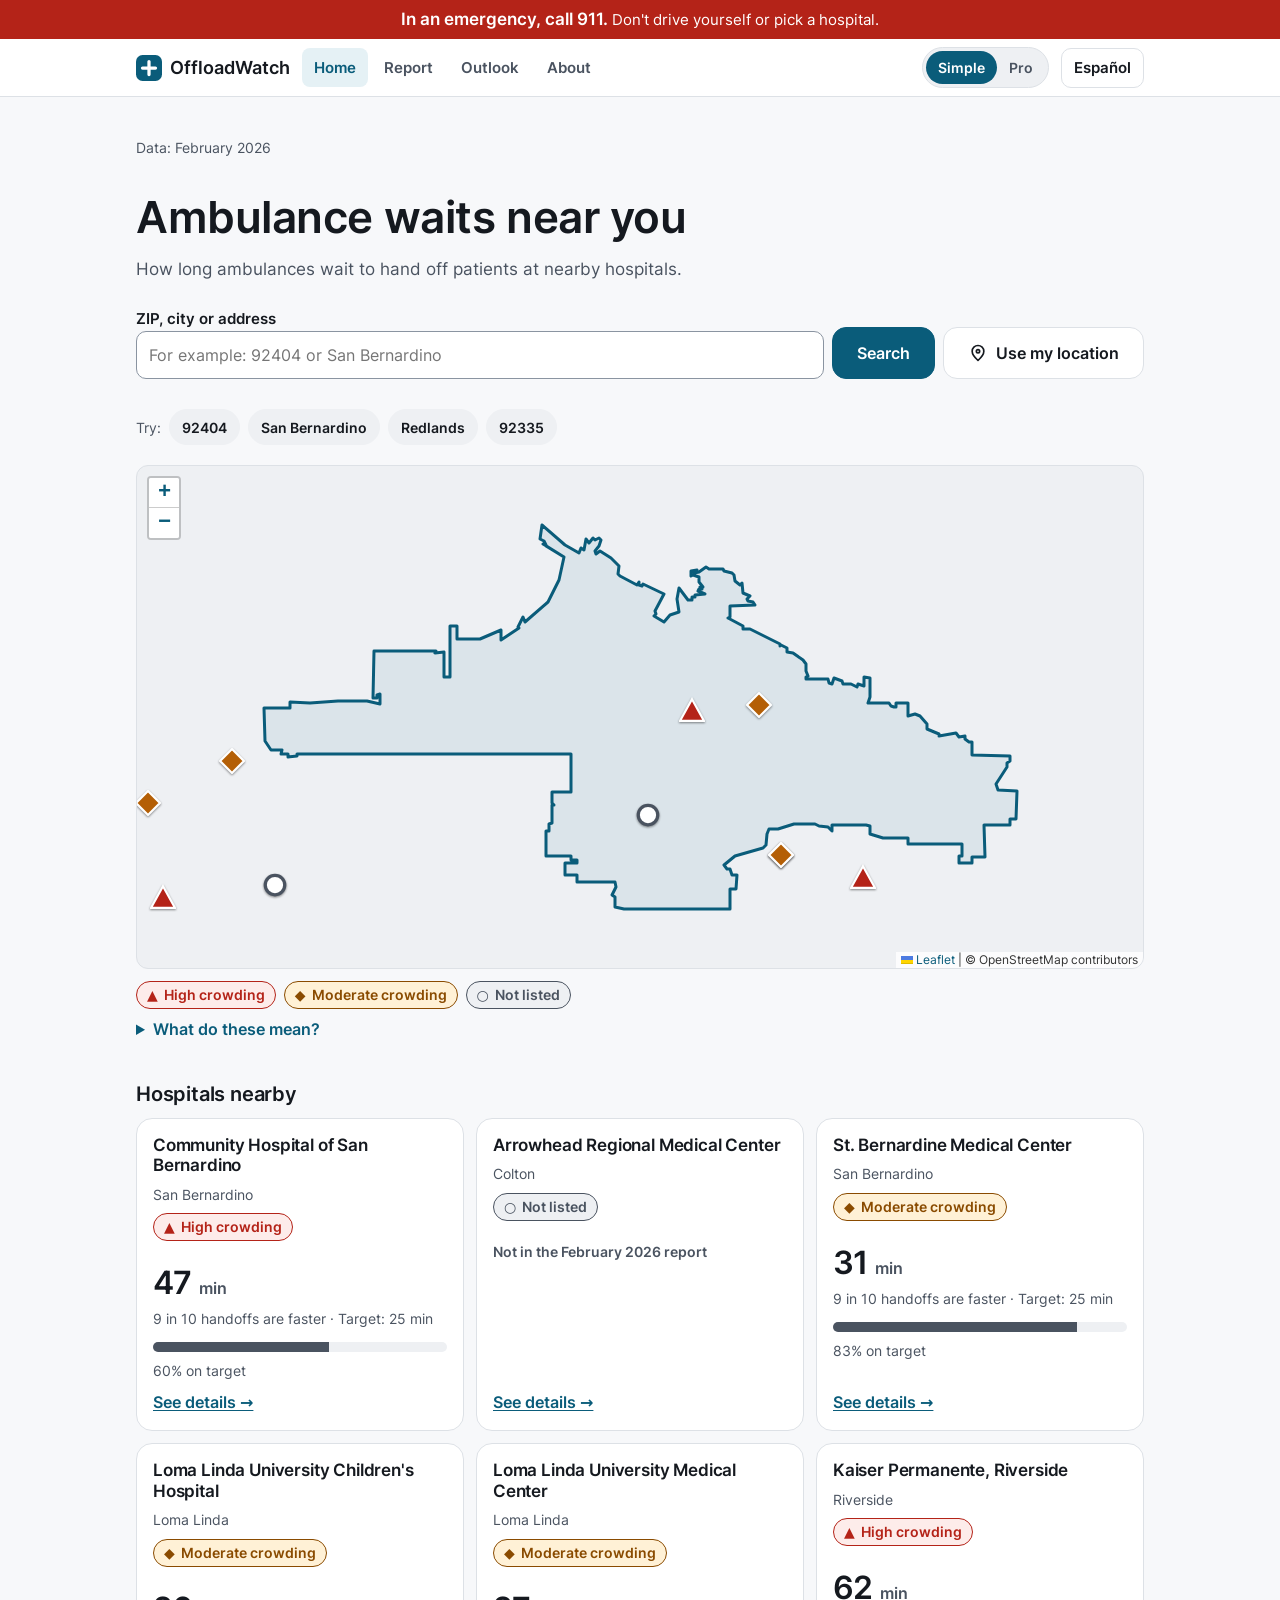
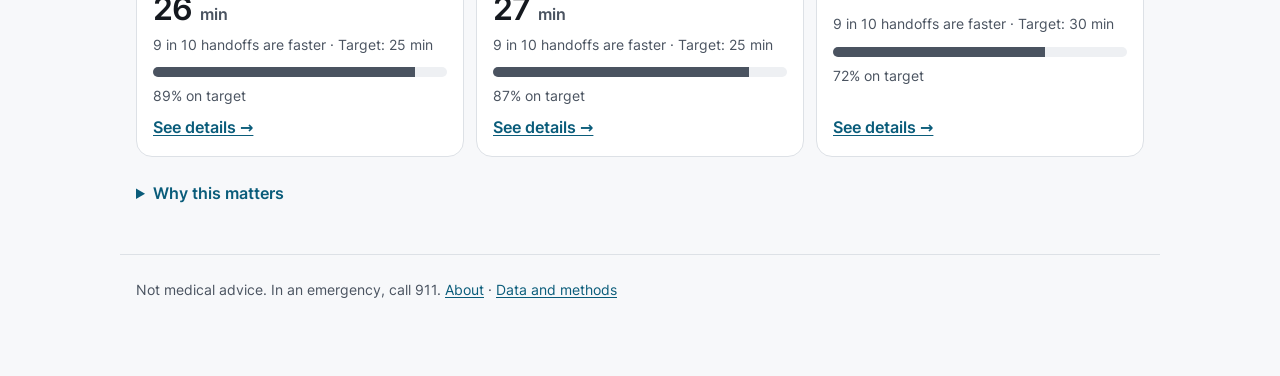
==== commit 9312747e: "Add Simple/Pro switch, bottom tab bar, use-my-location, shorter copy, assessment blocks Co-Authored-" ====
--- a/site/index.html
+++ b/site/index.html
@@ -17,6 +17,7 @@
 <header id="top" class="top"></header>
 <main id="app" tabindex="-1"><p>Loading...</p></main>
 <footer id="foot" class="foot"></footer>
+<nav id="tabs" class="tabs"></nav>
 <noscript><p class="noscript">OffloadWatch needs JavaScript. In an emergency, call 911.</p></noscript>
 <script src="vendor/leaflet.js"></script>
 <script src="data/bundle.js"></script>
--- a/site/css/style.css
+++ b/site/css/style.css
@@ -72,15 +72,16 @@
 
 /* ---- header ---- */
 .top { background: var(--g0); border-bottom: 1px solid var(--g200); }
-.top-in { max-width: var(--max); margin: 0 auto; padding: var(--s3) var(--s4); display: flex; flex-wrap: wrap; align-items: center; gap: var(--s2) var(--s4); }
+.top-in { max-width: var(--max); margin: 0 auto; padding: var(--s2) var(--s4); display: flex; align-items: center; gap: var(--s3); }
+.brand { margin-right: auto; }
 .brand { display: flex; align-items: center; gap: var(--s2); color: var(--g900); text-decoration: none; font-weight: 600; font-size: 1.125rem; }
 .brand svg { color: var(--accent); }
-.top nav { order: 3; flex: 1 0 100%; overflow-x: auto; }
 .top nav ul { display: flex; gap: var(--s1); list-style: none; margin: 0; padding: 0; white-space: nowrap; }
 .top nav a { display: block; padding: var(--s2) var(--s3); border-radius: 8px; color: var(--g600); text-decoration: none; font-weight: 600; font-size: .95rem; }
 .top nav a:hover { background: var(--g100); color: var(--g900); }
 .top nav a[aria-current="page"] { color: var(--accent); background: var(--accent-soft); }
-.langbtn { margin-left: auto; }
+.langbtn { padding: 0 var(--s3); min-height: 40px; }
+.desknav { display: none; }
 
 /* ---- buttons ---- */
 button, .btn {
@@ -197,11 +198,13 @@
 
 /* ---- wider screens ---- */
 @media (min-width: 720px) {
+  .desknav { display: block; flex: 1 1 auto; }
+  .brand { margin-right: 0; }
+  .tabs { display: none !important; }
+  body { padding-bottom: 0 !important; }
   h1 { font-size: 2.25rem; }
   .hero h1 { font-size: 2.75rem; max-width: 20ch; }
   main { padding-top: var(--s6); }
-  .top nav { order: 0; flex: 1 1 auto; overflow: visible; }
-  .langbtn { margin-left: 0; }
   form.search { grid-template-columns: 1fr auto; align-items: end; }
   form.search label { grid-column: 1 / -1; }
   .grid.c2 { grid-template-columns: repeat(2, 1fr); }
@@ -239,3 +242,49 @@
   a { color: #000; text-decoration: none; }
   details > summary, .chartdata { display: none; }
 }
+
+/* ---- Simple / Pro switch ---- */
+.switch { position: relative; display: inline-flex; padding: 3px; min-height: 40px; border-radius: 999px; background: var(--g100); border: 1px solid var(--g200); gap: 0; }
+.switch span { position: relative; z-index: 1; padding: 6px 12px; border-radius: 999px; font-size: .875rem; color: var(--g600); }
+body[data-mode="simple"] .switch .sw-l, body[data-mode="pro"] .switch .sw-r { background: var(--accent); color: #fff; }
+.switch:hover { background: var(--g200); }
+
+/* ---- bottom tab bar (phone) ---- */
+body { padding-bottom: 76px; }
+.tabs { position: fixed; left: 0; right: 0; bottom: 0; z-index: 1500; display: flex; background: var(--g0); border-top: 1px solid var(--g200); padding-bottom: env(safe-area-inset-bottom); }
+.tabs a { flex: 1; display: flex; flex-direction: column; align-items: center; gap: 2px; padding: 8px 2px 8px; color: var(--g600); text-decoration: none; font-size: .75rem; font-weight: 600; min-height: 56px; justify-content: center; }
+.tabs a[aria-current="page"] { color: var(--accent); }
+.tabs a:hover { background: var(--g50); }
+
+/* ---- bigger, friendlier controls ---- */
+button.lg, .btn.lg { min-height: 52px; border-radius: 14px; font-size: 1rem; width: 100%; }
+form.search button.lg { width: 100%; }
+.card { border-radius: 16px; }
+.map.tall { height: 56vh; min-height: 320px; }
+.legend-row { display: flex; flex-wrap: wrap; gap: var(--s2); margin: var(--s3) 0 var(--s1); }
+details.why { margin-top: var(--s5); }
+dl.assess { margin: var(--s2) 0 0; display: grid; gap: var(--s2); }
+dl.assess > div { display: grid; grid-template-columns: 1fr; gap: 2px; padding: var(--s2) 0; border-bottom: 1px solid var(--g100); }
+dl.assess > div:last-child { border-bottom: 0; }
+dl.assess dt { font-size: .8125rem; color: var(--g600); }
+dl.assess dd { margin: 0; font-weight: 600; }
+@media (min-width: 720px) {
+  form.search { grid-template-columns: 1fr auto auto; }
+  form.search button.lg { width: auto; padding: 0 var(--s5); }
+  dl.assess > div { grid-template-columns: 14rem 1fr; }
+}
+@media print {
+  .tabs, .switch { display: none !important; }
+  body { padding-bottom: 0 !important; }
+  dl.assess { grid-template-columns: repeat(3, 1fr); gap: 2px 10px; margin: 2px 0 0; }
+  dl.assess > div { display: block; border: 0; padding: 0; }
+  dl.assess dt { font-size: 7pt; } dl.assess dd { font-size: 8pt; }
+}
+
+.ls { display: none; }
+@media (max-width: 480px) {
+  .ll { display: none; }
+  .ls { display: inline; }
+  .top-in { gap: var(--s2); }
+  .brand { font-size: 1rem; }
+}
